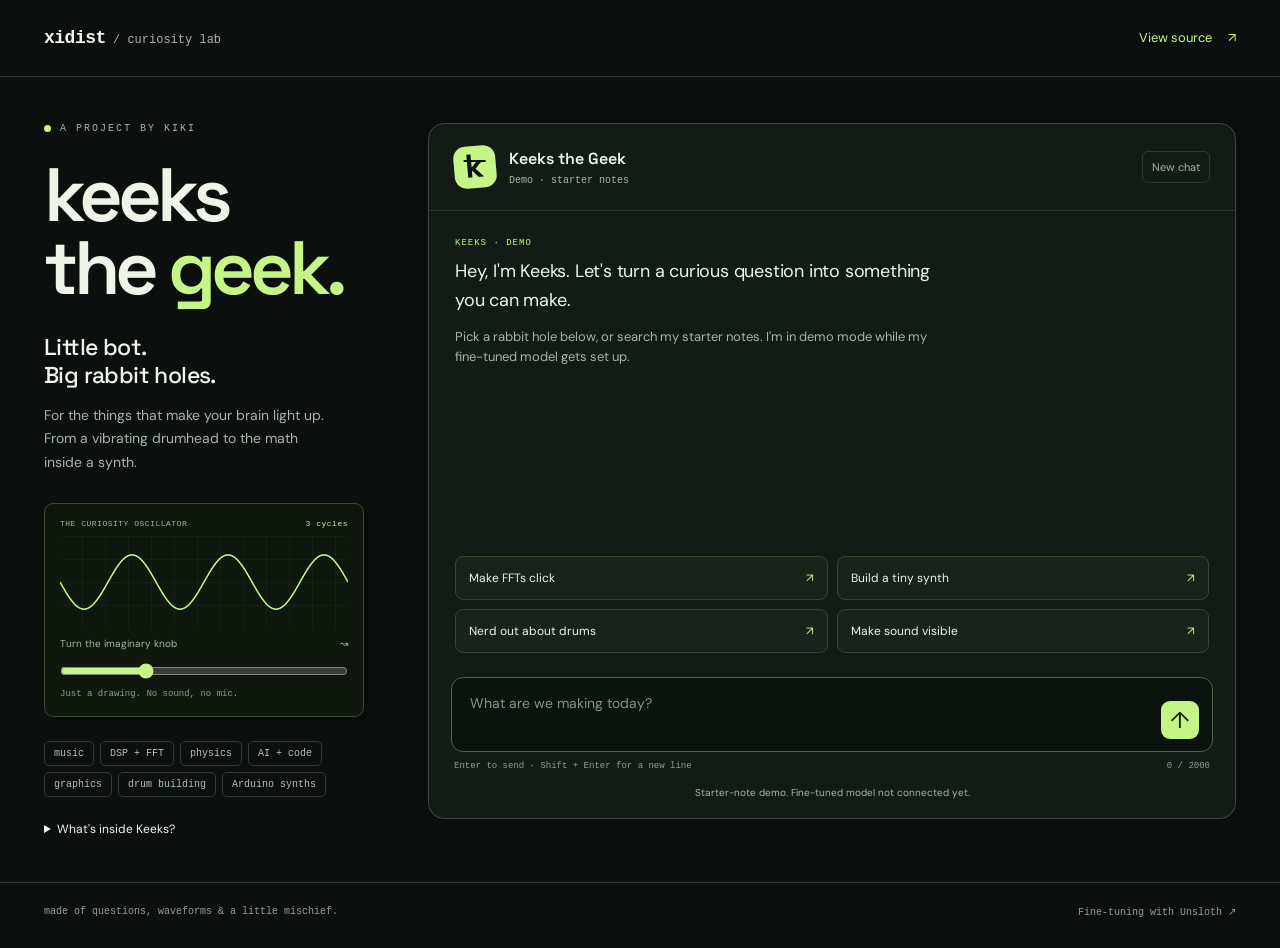
==== web/index.html @ 58a19cb0 "Add Keeks chatbot interface and starter-note demo" ====
<!doctype html>
<html lang="en">
<head>
  <meta charset="utf-8">
  <meta name="viewport" content="width=device-width, initial-scale=1">
  <meta name="theme-color" content="#0b100e">
  <meta name="description" content="Keeks the Geek: a little creative technology chatbot by Kiki. Explore music, DSP, physics, AI, creative coding, drum building and Arduino synths.">
  <title>Keeks the Geek · Kiki's curiosity lab</title>
  <link rel="stylesheet" href="./styles.css">
  <script src="./config.js" defer></script>
  <script src="./notes.js" defer></script>
  <script src="./chat.js" defer></script>
</head>
<body>
  <a class="skip" href="#question">Skip to chat</a>
  <header class="topbar">
    <a class="wordmark" href="https://xidist.xyz">xidist<span> / curiosity lab</span></a>
    <a class="source" href="https://github.com/xidist/keeks-the-geek" target="_blank" rel="noopener noreferrer">View source <span aria-hidden="true">↗</span></a>
  </header>
  <main class="layout">
    <aside class="intro">
      <p class="eyebrow"><span class="status-dot"></span> A PROJECT BY KIKI</p>
      <h1>keeks<br>the <em>geek.</em></h1>
      <p class="tagline">Little bot.<br>Big rabbit holes.</p>
      <p class="description">For the things that make your brain light up. From a vibrating drumhead to the math inside a synth.</p>
      <div class="scope" aria-label="Decorative oscillator playground">
        <div class="scope-top"><span>THE CURIOSITY OSCILLATOR</span><span id="wave-value">3 cycles</span></div>
        <canvas id="wave" width="560" height="180" aria-label="Illustration of an adjustable sine wave"></canvas>
        <label for="frequency">Turn the imaginary knob <span aria-hidden="true">↝</span></label>
        <input id="frequency" type="range" min="1" max="8" step="0.1" value="3" aria-label="Wave cycles in illustration">
        <p>Just a drawing. No sound, no mic.</p>
      </div>
      <div class="topics" aria-label="Special interests"><span>music</span><span>DSP + FFT</span><span>physics</span><span>AI + code</span><span>graphics</span><span>drum building</span><span>Arduino synths</span></div>
      <details class="lab-notes">
        <summary>What's inside Keeks?</summary>
        <p id="about-mode">This demo searches 48 synthetic starter notes. It does not generate answers with an LLM yet. The GitHub project includes a Qwen + Unsloth fine-tuning notebook, dataset, evaluation, and model-server code.</p>
        <p>Demo questions stay in this page's memory and disappear on reload. Connected model mode sends your conversation to the configured model server.</p>
      </details>
    </aside>
    <section class="chat" aria-labelledby="chat-title">
      <div class="chat-header">
        <div class="avatar" aria-hidden="true"><span>k</span><i></i></div>
        <div class="chat-identity"><h2 id="chat-title">Keeks the Geek</h2><p id="mode-label">Demo · starter notes</p></div>
        <button id="clear" class="text-button" type="button">New chat</button>
      </div>
      <div class="chat-body" id="messages" role="log" aria-label="Conversation" aria-live="polite" aria-relevant="additions text"></div>
      <div class="suggestions" id="suggestions" aria-label="Try a question">
        <button type="button" data-question="What is an FFT, intuitively?">Make FFTs click <span>↗</span></button>
        <button type="button" data-question="How do I start making an Arduino synthesizer?">Build a tiny synth <span>↗</span></button>
        <button type="button" data-question="What changes when I tighten a drumhead?">Nerd out about drums <span>↗</span></button>
        <button type="button" data-question="How do I make visuals react to music without flickering?">Make sound visible <span>↗</span></button>
      </div>
      <form id="chat-form" class="composer">
        <label class="sr-only" for="question">Ask Keeks a question</label>
        <textarea id="question" name="question" maxlength="2000" rows="2" placeholder="What are we making today?" required></textarea>
        <button id="send" type="submit" aria-label="Send question"><span aria-hidden="true">↑</span></button>
      </form>
      <div class="composer-note"><span id="request-status" role="status">Enter to send · Shift + Enter for a new line</span><span id="counter">0 / 2000</span></div>
      <p class="mode-disclosure" id="mode-disclosure">Starter-note demo. Fine-tuned model not connected yet.</p>
    </section>
  </main>
  <footer><span>made of questions, waveforms &amp; a little mischief.</span><a href="https://unsloth.ai/docs" target="_blank" rel="noopener noreferrer">Fine-tuning with Unsloth ↗</a></footer>
</body>
</html>
---- web/styles.css ----
@import url('https://fonts.googleapis.com/css2?family=DM+Sans:wght@400;500;600;700&family=Space+Grotesk:wght@400;500;600;700&display=swap');
:root{color-scheme:dark;--bg:#0b100e;--panel:#141b17;--ink:#edf5e9;--muted:#a4b5a6;--line:#2c3a30;--acid:#c4f586;--pink:#e8a4bc;--mono:ui-monospace,SFMono-Regular,Consolas,monospace;--body:'DM Sans',sans-serif;--display:'Space Grotesk',sans-serif}
*{box-sizing:border-box}body{margin:0;background:var(--bg);color:var(--ink);font-family:var(--body);font-size:15px;line-height:1.5}a{color:inherit;text-decoration:none}button,input,textarea{font:inherit}button,a,input,textarea,summary{-webkit-tap-highlight-color:transparent}button{cursor:pointer}button:disabled{cursor:wait;opacity:.55}:focus-visible{outline:2px solid var(--pink);outline-offset:5px}.topbar{max-width:1280px;margin:auto;padding:28px 44px;display:flex;justify-content:space-between;align-items:center;border-bottom:1px solid var(--line)}.wordmark{font:700 18px var(--mono);letter-spacing:-.5px}.wordmark span{font-size:12px;font-weight:400;color:var(--muted);letter-spacing:0}.source{font-size:13px;color:var(--acid);display:flex;gap:16px}.source:hover{text-decoration:underline}.layout{max-width:1280px;margin:auto;padding:46px 44px 42px;display:grid;grid-template-columns:minmax(240px,320px) minmax(0,1fr);gap:64px}.eyebrow{font:10px var(--mono);letter-spacing:2px;margin:0 0 25px;color:var(--muted);display:flex;align-items:center;gap:9px}.status-dot{width:7px;height:7px;border-radius:50%;background:var(--acid)}h1{font:600 clamp(52px,5.9vw,76px)/.97 var(--display);letter-spacing:-5px;margin:0}h1 em{font-style:normal;color:var(--acid)}.tagline{font:500 23px/1.22 var(--display);letter-spacing:-.6px;margin:27px 0 15px}.description{max-width:285px;color:var(--muted);font-size:14px;line-height:1.7;margin:0 0 28px}.scope{border:1px solid #3d4a35;border-radius:9px;padding:15px;background:#10170f;box-shadow:4px 4px 0 #080c09}.scope-top{display:flex;justify-content:space-between;align-items:center;font:8px var(--mono);letter-spacing:.5px;color:var(--muted);gap:10px}.scope-top span:last-child{color:var(--acid);white-space:nowrap}canvas{display:block;width:100%;height:92px;margin:8px 0;background:repeating-linear-gradient(0deg,transparent,transparent 22px,#1c2a1d 23px),repeating-linear-gradient(90deg,transparent,transparent 22px,#1c2a1d 23px)}.scope label{font-size:10px;color:var(--muted);display:flex;justify-content:space-between}.scope input{width:100%;accent-color:var(--acid);margin:10px 0 4px;cursor:pointer;height:20px}.scope p{font:9px var(--mono);color:#8c9d8e;margin:2px 0}.topics{display:flex;gap:6px;flex-wrap:wrap;margin-top:24px}.topics span{font:10px var(--mono);padding:6px 9px;border:1px solid var(--line);border-radius:5px;color:#b3c2b3}.lab-notes{margin-top:22px;color:var(--muted);font-size:12px;line-height:1.7}.lab-notes summary{cursor:pointer;font-size:12px;color:var(--ink);width:fit-content}.lab-notes p{margin:12px 0}.chat{display:flex;min-width:0;flex-direction:column;border:1px solid #3b4a3c;border-radius:16px;background:var(--panel);box-shadow:0 12px 50px #0002;align-self:start;overflow:hidden}.chat-header{display:flex;align-items:center;gap:13px;padding:22px 25px;border-bottom:1px solid var(--line)}.avatar{width:42px;height:42px;background:var(--acid);color:var(--bg);border-radius:12px;display:flex;align-items:center;justify-content:center;position:relative;flex-shrink:0;transform:rotate(-5deg)}.avatar span{font:700 33px var(--display);margin-top:-3px}.avatar i{position:absolute;width:22px;height:6px;border-top:2px solid var(--bg);top:14px;left:10px;transform:rotate(5deg)}.chat-identity h2{font:600 16px var(--display);margin:0}.chat-identity p{font:10px var(--mono);color:var(--muted);margin:6px 0 0}.text-button{margin-left:auto;border:1px solid var(--line);border-radius:6px;background:transparent;color:var(--muted);padding:7px 9px;font-size:11px;white-space:nowrap}.text-button:hover{border-color:var(--acid);color:var(--acid)}.chat-body{height:345px;min-height:245px;overflow:auto;overscroll-behavior:contain;padding:27px 26px 12px;scrollbar-width:thin;scrollbar-color:#465544 transparent}.message{margin:0 0 22px;max-width:95%}.message .speaker{font:9px var(--mono);letter-spacing:1px;text-transform:uppercase;color:var(--acid);margin-bottom:9px}.message .bubble{font-size:14px;line-height:1.75;white-space:pre-wrap;overflow-wrap:anywhere}.message.user{margin-left:auto;background:#273227;border:1px solid #3d4b39;border-radius:12px 12px 2px 12px;padding:13px 17px;max-width:88%}.message.user .speaker{color:#c3d0bd}.message.user .bubble{font-size:13px}.message.error .speaker{color:var(--pink)}.message .note-title{font-size:11px;color:var(--muted);padding-bottom:10px}.message.welcome .bubble{font-size:18px;line-height:1.6;letter-spacing:-.2px;max-width:480px}.message.welcome .bubble small{display:block;font-size:13px;color:var(--muted);margin-top:12px;letter-spacing:0}.suggestions{padding:0 26px 24px;display:grid;grid-template-columns:1fr 1fr;gap:9px}.suggestions button{display:flex;align-items:center;justify-content:space-between;gap:6px;text-align:left;background:#19231b;border:1px solid #354431;color:var(--ink);border-radius:8px;padding:12px 13px;font-size:12px;transition:background .15s,border-color .15s}.suggestions button span{color:var(--acid)}.suggestions button:hover{background:#263522;border-color:#7e9c65}.composer{margin:0 22px;display:flex;align-items:center;background:#0c120e;border:1px solid #516345;border-radius:12px;padding:12px 13px 12px 16px;gap:10px}.composer:focus-within{border-color:var(--acid)}textarea{width:100%;resize:none;min-height:44px;max-height:130px;border:0;outline:0!important;color:var(--ink);background:transparent;line-height:1.6;font-size:14px}textarea::placeholder{color:#869582}.composer button{border:0;background:var(--acid);color:#15200e;border-radius:9px;min-width:38px;height:38px;font-size:23px;align-self:flex-end}.composer button:hover{background:#d6ffab}.composer-note{display:flex;justify-content:space-between;gap:10px;padding:9px 25px 0;color:#91a08e;font:9px var(--mono)}.mode-disclosure{color:#aab79f;text-align:center;font-size:10px;margin:14px 20px 18px}.mode-disclosure.connected{color:var(--acid)}footer{max-width:1280px;margin:auto;border-top:1px solid var(--line);padding:23px 44px 30px;display:flex;gap:20px;justify-content:space-between;font:10px var(--mono);color:#93a08f}footer a:hover{color:var(--acid)}.sr-only{position:absolute;width:1px;height:1px;padding:0;overflow:hidden;clip:rect(0,0,0,0);white-space:nowrap;border:0}.skip{position:fixed;top:-100px;left:15px;z-index:99;background:var(--acid);color:var(--bg);padding:12px}.skip:focus{top:10px}
@media(min-width:1400px){.layout{padding-top:60px;padding-bottom:60px}.chat-body{height:390px}}
@media(max-width:960px){.layout{gap:30px;padding:35px 25px;grid-template-columns:250px minmax(0,1fr)}.topbar{padding:22px 25px}.suggestions{grid-template-columns:1fr}.chat-body{height:310px}h1{font-size:61px}.chat-header{padding:18px}.composer-note{font-size:8px}}
@media(max-width:680px){.topbar{padding:20px}.wordmark span{display:none}.layout{grid-template-columns:1fr;padding:30px 18px;gap:26px}.intro{display:grid;grid-template-columns:1fr 1fr;gap:0 20px}.eyebrow{grid-column:1/-1;margin-bottom:20px;font-size:9px}h1{font-size:57px;letter-spacing:-3px;grid-row:2/4}.tagline{font-size:21px;margin:0 0 12px;align-self:end}.description{font-size:12px;margin:0;line-height:1.6}.scope{display:none}.topics{grid-column:1/-1;margin-top:23px}.lab-notes{grid-column:1/-1;margin-top:17px}.chat-body{height:320px;padding:22px 20px 8px}.suggestions{padding:0 18px 20px;grid-template-columns:1fr 1fr;gap:8px}.suggestions button{font-size:11px;padding:11px}.composer{margin:0 15px}.composer-note{padding-inline:18px}.chat-header{padding:17px 18px}.chat-identity h2{font-size:15px}.chat-identity p{font-size:9px}.message.welcome .bubble{font-size:17px}footer{padding:20px;flex-direction:column;gap:10px}.message{max-width:100%}.message .bubble{font-size:13px}}
@media(prefers-reduced-motion:reduce){*{scroll-behavior:auto!important;transition:none!important}}
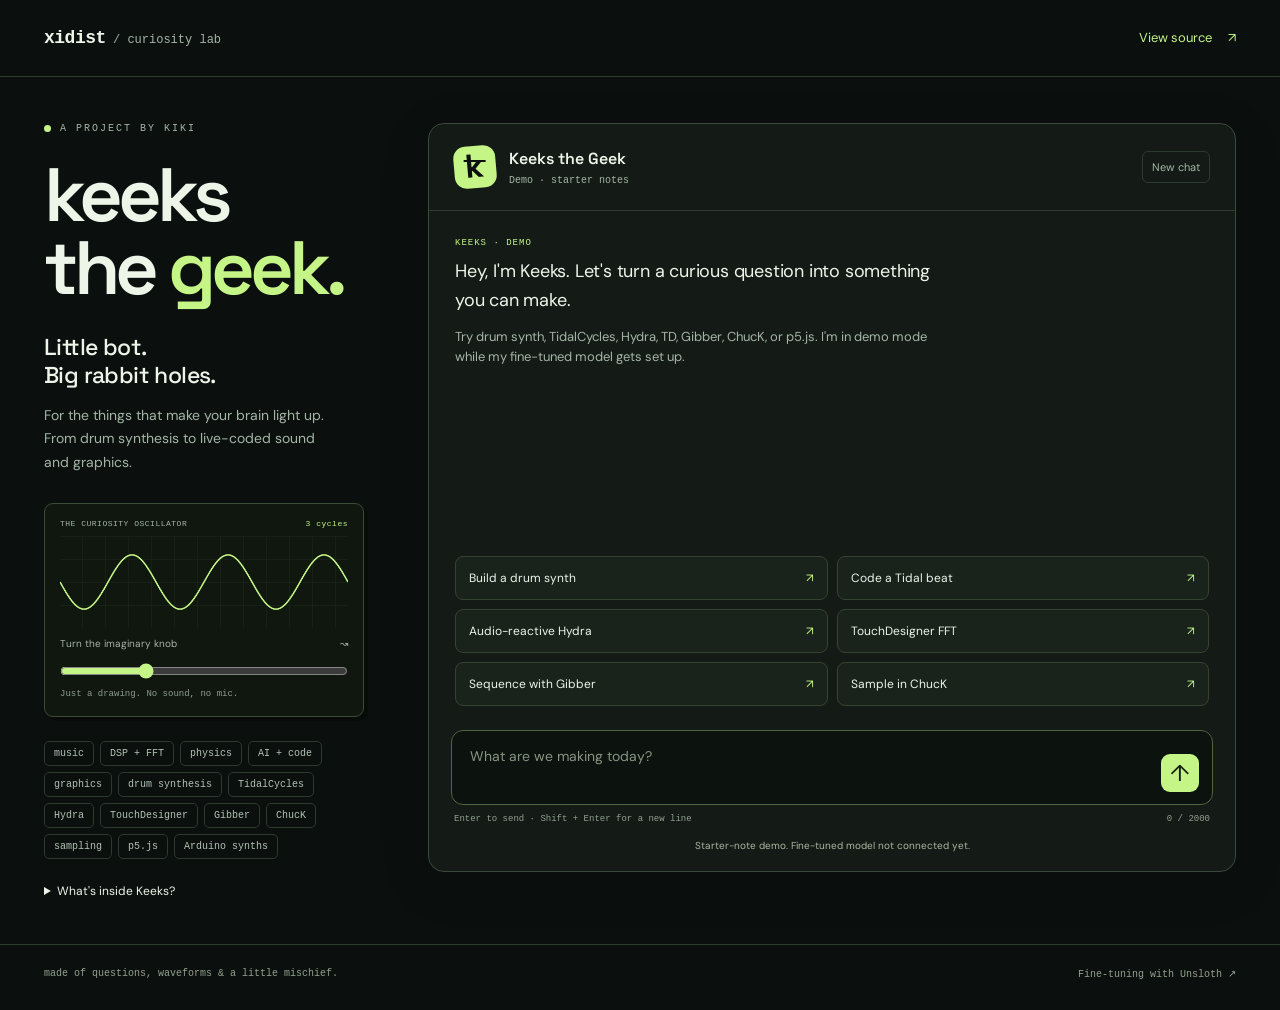
==== commit 1ec4ec6f: "Expand demo notes and fix short creative topic queries" ====
--- a/web/index.html
+++ b/web/index.html
@@ -6,10 +6,11 @@
   <meta name="theme-color" content="#0b100e">
   <meta name="description" content="Keeks the Geek: a little creative technology chatbot by Kiki. Explore music, DSP, physics, AI, creative coding, drum building and Arduino synths.">
   <title>Keeks the Geek · Kiki's curiosity lab</title>
-  <link rel="stylesheet" href="./styles.css">
+  <link rel="stylesheet" href="./styles.css?v=creative-1">
   <script src="./config.js" defer></script>
-  <script src="./notes.js" defer></script>
-  <script src="./chat.js" defer></script>
+  <script src="./notes.js?v=creative-1" defer></script>
+  <script src="./retrieval.js?v=creative-1" defer></script>
+  <script src="./chat.js?v=creative-1" defer></script>
 </head>
 <body>
   <a class="skip" href="#question">Skip to chat</a>
@@ -22,7 +23,7 @@
       <p class="eyebrow"><span class="status-dot"></span> A PROJECT BY KIKI</p>
       <h1>keeks<br>the <em>geek.</em></h1>
       <p class="tagline">Little bot.<br>Big rabbit holes.</p>
-      <p class="description">For the things that make your brain light up. From a vibrating drumhead to the math inside a synth.</p>
+      <p class="description">For the things that make your brain light up. From drum synthesis to live-coded sound and graphics.</p>
       <div class="scope" aria-label="Decorative oscillator playground">
         <div class="scope-top"><span>THE CURIOSITY OSCILLATOR</span><span id="wave-value">3 cycles</span></div>
         <canvas id="wave" width="560" height="180" aria-label="Illustration of an adjustable sine wave"></canvas>
@@ -30,10 +31,10 @@
         <input id="frequency" type="range" min="1" max="8" step="0.1" value="3" aria-label="Wave cycles in illustration">
         <p>Just a drawing. No sound, no mic.</p>
       </div>
-      <div class="topics" aria-label="Special interests"><span>music</span><span>DSP + FFT</span><span>physics</span><span>AI + code</span><span>graphics</span><span>drum building</span><span>Arduino synths</span></div>
+      <div class="topics" aria-label="Special interests"><span>music</span><span>DSP + FFT</span><span>physics</span><span>AI + code</span><span>graphics</span><span>drum synthesis</span><span>TidalCycles</span><span>Hydra</span><span>TouchDesigner</span><span>Gibber</span><span>ChucK</span><span>sampling</span><span>p5.js</span><span>Arduino synths</span></div>
       <details class="lab-notes">
         <summary>What's inside Keeks?</summary>
-        <p id="about-mode">This demo searches 48 synthetic starter notes. It does not generate answers with an LLM yet. The GitHub project includes a Qwen + Unsloth fine-tuning notebook, dataset, evaluation, and model-server code.</p>
+        <p id="about-mode">This demo searches 84 authored starter notes, including creative coding examples with documentation links. It does not generate answers with an LLM yet. The GitHub project includes a Qwen + Unsloth fine-tuning notebook, dataset, evaluation, and model-server code.</p>
         <p>Demo questions stay in this page's memory and disappear on reload. Connected model mode sends your conversation to the configured model server.</p>
       </details>
     </aside>
@@ -45,10 +46,12 @@
       </div>
       <div class="chat-body" id="messages" role="log" aria-label="Conversation" aria-live="polite" aria-relevant="additions text"></div>
       <div class="suggestions" id="suggestions" aria-label="Try a question">
-        <button type="button" data-question="What is an FFT, intuitively?">Make FFTs click <span>↗</span></button>
-        <button type="button" data-question="How do I start making an Arduino synthesizer?">Build a tiny synth <span>↗</span></button>
-        <button type="button" data-question="What changes when I tighten a drumhead?">Nerd out about drums <span>↗</span></button>
-        <button type="button" data-question="How do I make visuals react to music without flickering?">Make sound visible <span>↗</span></button>
+        <button type="button" data-question="Drum synth">Build a drum synth <span>↗</span></button>
+        <button type="button" data-question="TidalCycles">Code a Tidal beat <span>↗</span></button>
+        <button type="button" data-question="Hydra audio">Audio-reactive Hydra <span>↗</span></button>
+        <button type="button" data-question="TD FFT">TouchDesigner FFT <span>↗</span></button>
+        <button type="button" data-question="Gibber">Sequence with Gibber <span>↗</span></button>
+        <button type="button" data-question="ChucK sample">Sample in ChucK <span>↗</span></button>
       </div>
       <form id="chat-form" class="composer">
         <label class="sr-only" for="question">Ask Keeks a question</label>
--- a/web/styles.css
+++ b/web/styles.css
@@ -5,3 +5,5 @@
 @media(max-width:960px){.layout{gap:30px;padding:35px 25px;grid-template-columns:250px minmax(0,1fr)}.topbar{padding:22px 25px}.suggestions{grid-template-columns:1fr}.chat-body{height:310px}h1{font-size:61px}.chat-header{padding:18px}.composer-note{font-size:8px}}
 @media(max-width:680px){.topbar{padding:20px}.wordmark span{display:none}.layout{grid-template-columns:1fr;padding:30px 18px;gap:26px}.intro{display:grid;grid-template-columns:1fr 1fr;gap:0 20px}.eyebrow{grid-column:1/-1;margin-bottom:20px;font-size:9px}h1{font-size:57px;letter-spacing:-3px;grid-row:2/4}.tagline{font-size:21px;margin:0 0 12px;align-self:end}.description{font-size:12px;margin:0;line-height:1.6}.scope{display:none}.topics{grid-column:1/-1;margin-top:23px}.lab-notes{grid-column:1/-1;margin-top:17px}.chat-body{height:320px;padding:22px 20px 8px}.suggestions{padding:0 18px 20px;grid-template-columns:1fr 1fr;gap:8px}.suggestions button{font-size:11px;padding:11px}.composer{margin:0 15px}.composer-note{padding-inline:18px}.chat-header{padding:17px 18px}.chat-identity h2{font-size:15px}.chat-identity p{font-size:9px}.message.welcome .bubble{font-size:17px}footer{padding:20px;flex-direction:column;gap:10px}.message{max-width:100%}.message .bubble{font-size:13px}}
 @media(prefers-reduced-motion:reduce){*{scroll-behavior:auto!important;transition:none!important}}
+
+.bubble pre{white-space:pre;overflow:auto;max-width:100%;padding:12px;border:1px solid var(--line);border-radius:8px;background:#0b100e;font:12px/1.6 var(--mono)}.note-sources{display:flex;flex-wrap:wrap;gap:8px;margin-top:12px}.note-sources a{font-size:11px;color:var(--acid);border-bottom:1px solid var(--line)}.note-sources a:hover{text-decoration:underline}
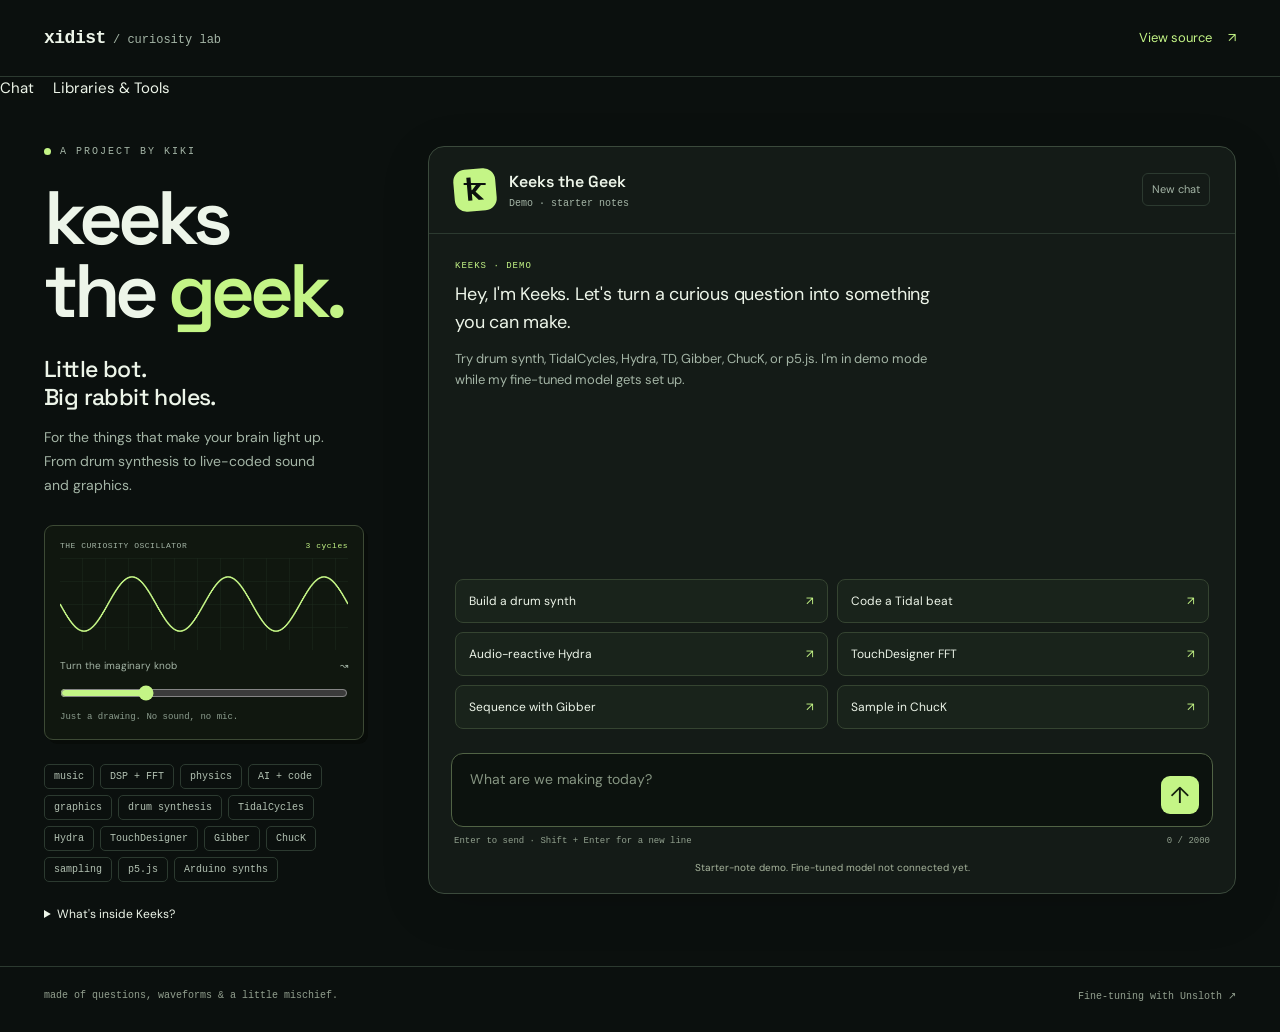
==== commit cef879a0: "Add searchable Libraries & Tools catalog and expanded demo notes" ====
--- a/web/index.html
+++ b/web/index.html
@@ -6,11 +6,11 @@
   <meta name="theme-color" content="#0b100e">
   <meta name="description" content="Keeks the Geek: a little creative technology chatbot by Kiki. Explore music, DSP, physics, AI, creative coding, drum building and Arduino synths.">
   <title>Keeks the Geek · Kiki's curiosity lab</title>
-  <link rel="stylesheet" href="./styles.css?v=creative-1">
+  <link rel="stylesheet" href="./styles.css?v=tools-1">
   <script src="./config.js" defer></script>
-  <script src="./notes.js?v=creative-1" defer></script>
-  <script src="./retrieval.js?v=creative-1" defer></script>
-  <script src="./chat.js?v=creative-1" defer></script>
+  <script src="./notes.js?v=tools-1" defer></script>
+  <script src="./retrieval.js?v=tools-1" defer></script>
+  <script src="./chat.js?v=tools-1" defer></script>
 </head>
 <body>
   <a class="skip" href="#question">Skip to chat</a>
@@ -18,6 +18,7 @@
     <a class="wordmark" href="https://xidist.xyz">xidist<span> / curiosity lab</span></a>
     <a class="source" href="https://github.com/xidist/keeks-the-geek" target="_blank" rel="noopener noreferrer">View source <span aria-hidden="true">↗</span></a>
   </header>
+  <nav aria-label="Keeks navigation" style="display:flex;gap:1.2rem;flex-wrap:wrap"><a href="./index.html">Chat</a><a href="./libraries.html">Libraries &amp; Tools</a></nav>
   <main class="layout">
     <aside class="intro">
       <p class="eyebrow"><span class="status-dot"></span> A PROJECT BY KIKI</p>
@@ -34,7 +35,7 @@
       <div class="topics" aria-label="Special interests"><span>music</span><span>DSP + FFT</span><span>physics</span><span>AI + code</span><span>graphics</span><span>drum synthesis</span><span>TidalCycles</span><span>Hydra</span><span>TouchDesigner</span><span>Gibber</span><span>ChucK</span><span>sampling</span><span>p5.js</span><span>Arduino synths</span></div>
       <details class="lab-notes">
         <summary>What's inside Keeks?</summary>
-        <p id="about-mode">This demo searches 84 authored starter notes, including creative coding examples with documentation links. It does not generate answers with an LLM yet. The GitHub project includes a Qwen + Unsloth fine-tuning notebook, dataset, evaluation, and model-server code.</p>
+        <p id="about-mode">This demo searches 185 authored starter notes, including creative coding examples with documentation links. It does not generate answers with an LLM yet. The GitHub project includes a Qwen + Unsloth fine-tuning notebook, dataset, evaluation, and model-server code.</p>
         <p>Demo questions stay in this page's memory and disappear on reload. Connected model mode sends your conversation to the configured model server.</p>
       </details>
     </aside>
@@ -65,3 +66,4 @@
   <footer><span>made of questions, waveforms &amp; a little mischief.</span><a href="https://unsloth.ai/docs" target="_blank" rel="noopener noreferrer">Fine-tuning with Unsloth ↗</a></footer>
 </body>
 </html>
+
